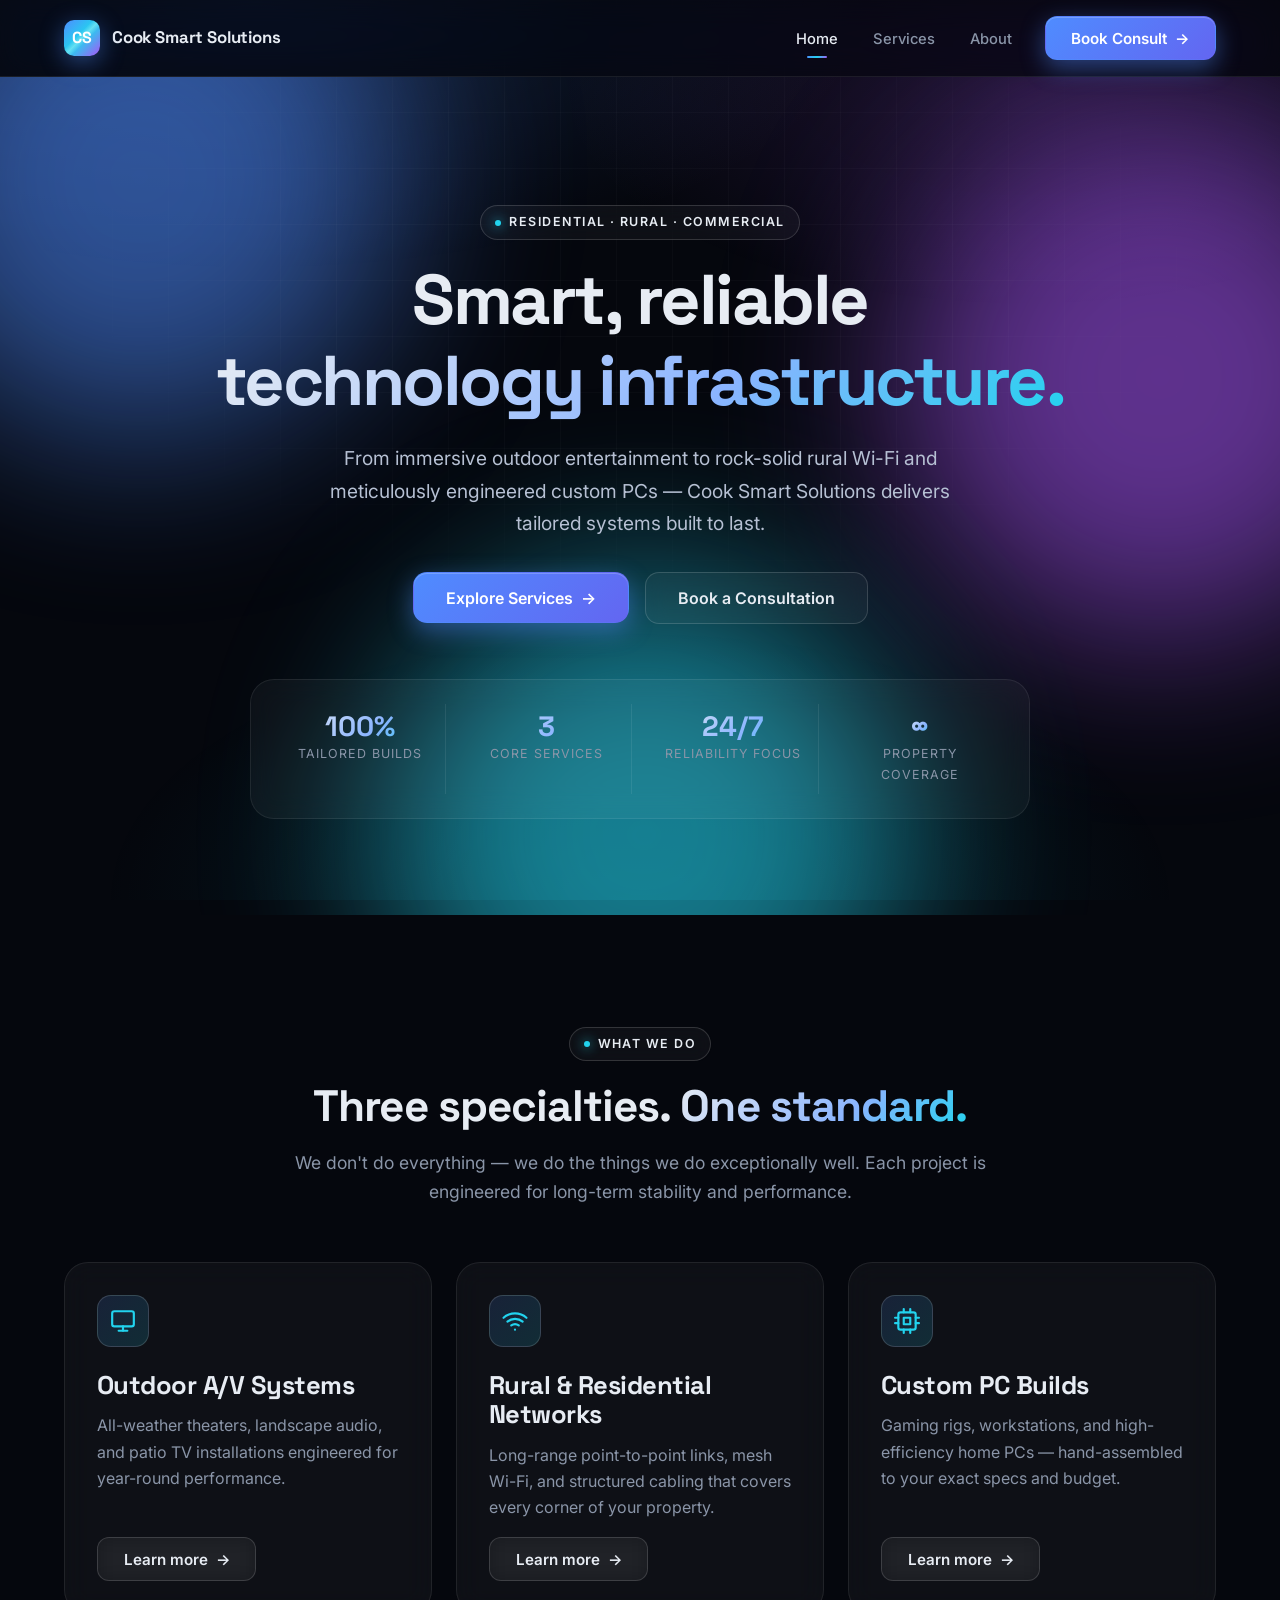
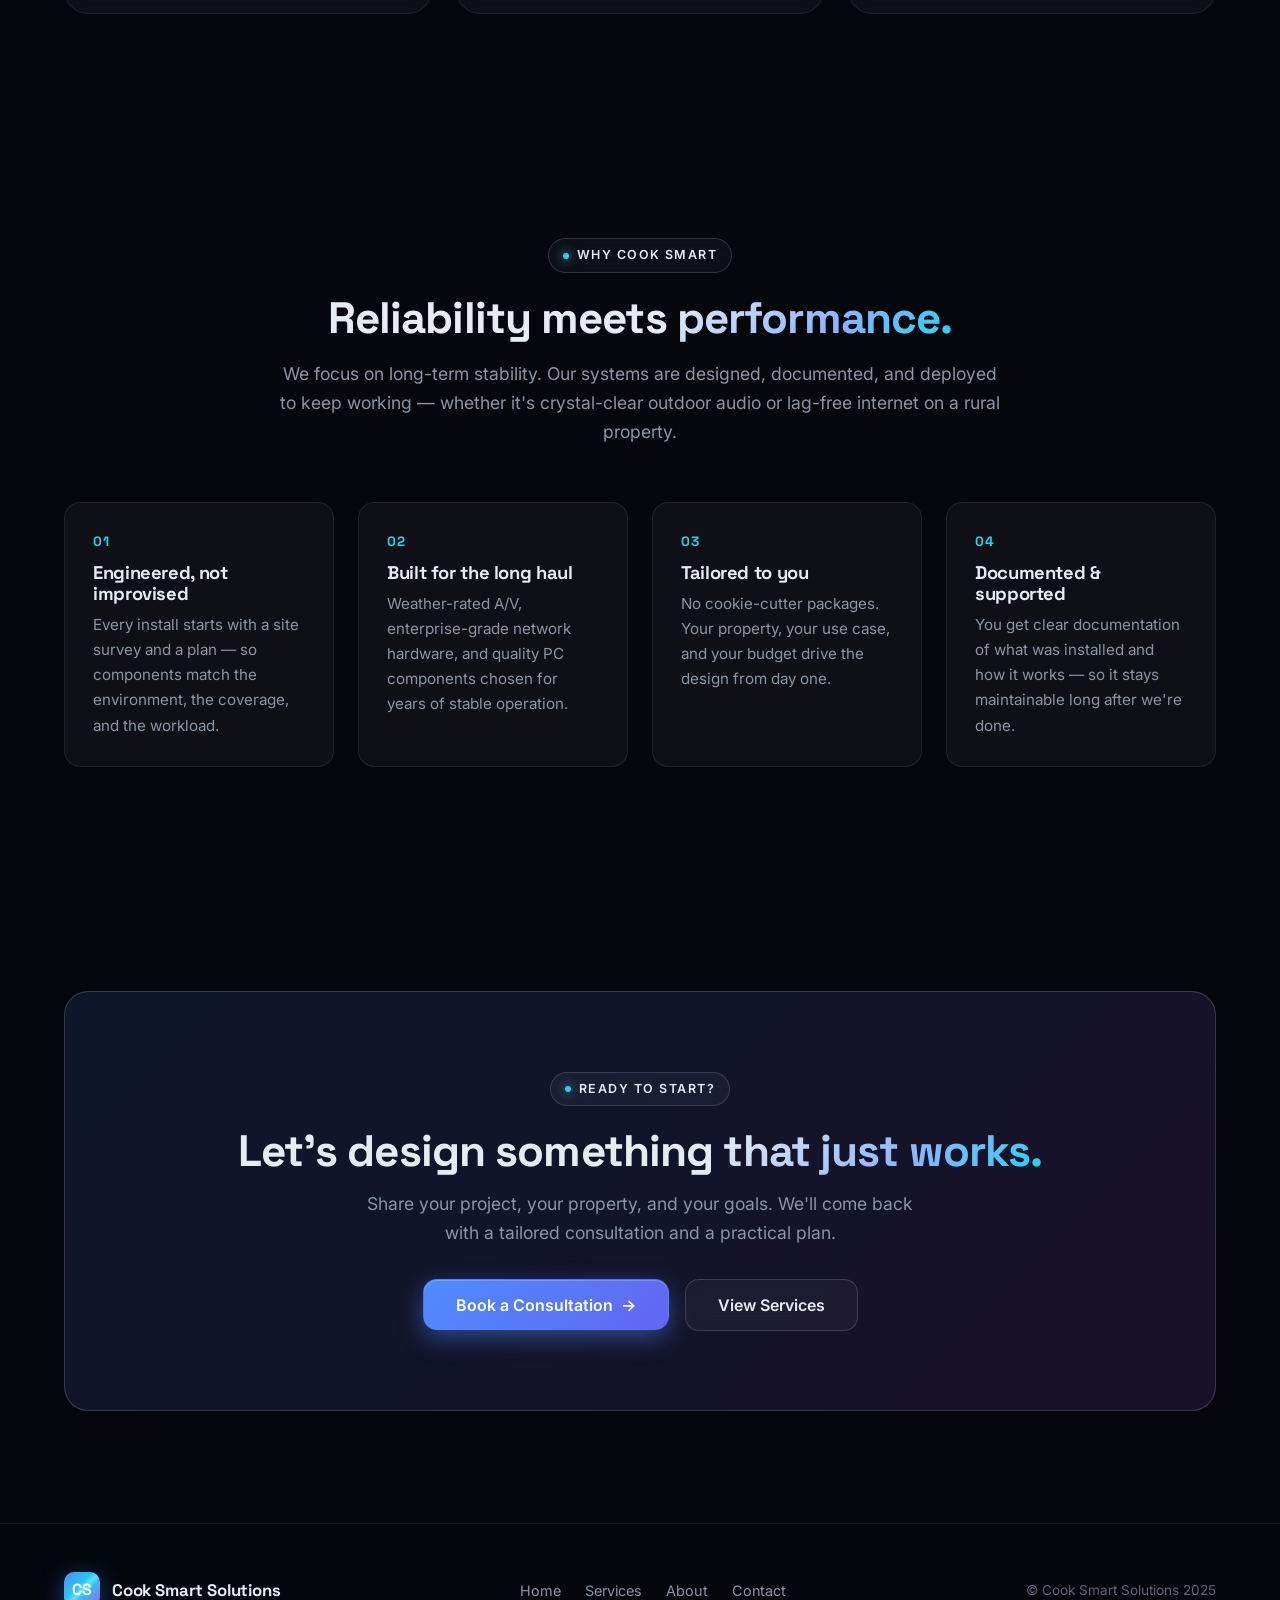
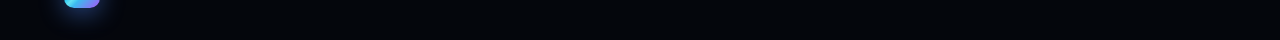
==== index.html @ 872d4b45 "Redesign: premium dark theme with glassmorphism & gradient accents Complete visual overhaul of the C" ====
<!DOCTYPE html>
<html lang="en">
<head>
    <script async src="https://www.googletagmanager.com/gtag/js?id=G-KE7J2XD914"></script>
    <script>
        window.dataLayer = window.dataLayer || [];
        function gtag(){dataLayer.push(arguments);}
        gtag('js', new Date());
        gtag('config', 'G-KE7J2XD914');
    </script>
    <meta charset="utf-8" />
    <meta name="viewport" content="width=device-width, initial-scale=1, shrink-to-fit=no" />
    <meta name="description" content="Cook Smart Solutions — premium outdoor A/V, rural network infrastructure, and custom PC builds. Smart, reliable technology for home and business." />
    <meta name="author" content="Cook Smart Solutions" />
    <meta name="theme-color" content="#05070d" />
    <title>Cook Smart Solutions — Smart Technology for Home & Business</title>
    <link rel="icon" type="image/x-icon" href="assets/favicon.ico" />
    <link rel="preconnect" href="https://fonts.googleapis.com">
    <link rel="preconnect" href="https://fonts.gstatic.com" crossorigin>
    <link href="https://fonts.googleapis.com/css2?family=Inter:wght@400;500;600;700&family=Space+Grotesk:wght@500;600;700;800&display=swap" rel="stylesheet">
    <link href="css/styles.css" rel="stylesheet" />
</head>
<body>

    <!-- NAV -->
    <nav class="nav">
        <div class="container-x nav-inner">
            <a class="brand" href="index.html">
                <span class="brand-mark">CS</span>
                <span>Cook Smart Solutions</span>
            </a>
            <button class="nav-toggle" aria-label="Toggle menu" aria-expanded="false">
                <span></span><span></span><span></span>
            </button>
            <ul class="nav-links">
                <li><a class="nav-link active" href="index.html">Home</a></li>
                <li><a class="nav-link" href="services.html">Services</a></li>
                <li><a class="nav-link" href="about.html">About</a></li>
                <li class="nav-cta"><a class="btn btn-primary" href="contact.html">Book Consult <span class="arrow">→</span></a></li>
            </ul>
        </div>
    </nav>

    <!-- HERO -->
    <header class="hero">
        <div class="hero-orb o1"></div>
        <div class="hero-orb o2"></div>
        <div class="hero-orb o3"></div>
        <div class="container-x">
            <div class="reveal">
                <span class="eyebrow">Residential · Rural · Commercial</span>
            </div>
            <h1 class="reveal" data-delay="100">
                Smart, reliable<br><span class="gradient-text">technology infrastructure.</span>
            </h1>
            <p class="lead reveal" data-delay="200">
                From immersive outdoor entertainment to rock-solid rural Wi-Fi and meticulously engineered custom PCs — Cook Smart Solutions delivers tailored systems built to last.
            </p>
            <div class="hero-actions reveal" data-delay="300">
                <a href="services.html" class="btn btn-primary btn-lg">Explore Services <span class="arrow">→</span></a>
                <a href="contact.html" class="btn btn-ghost btn-lg">Book a Consultation</a>
            </div>

            <div class="hero-stats reveal" data-delay="400">
                <div class="hero-stat">
                    <div class="val"><span data-count="100" data-suffix="%">0%</span></div>
                    <div class="lbl">Tailored Builds</div>
                </div>
                <div class="hero-stat">
                    <div class="val"><span data-count="3">0</span></div>
                    <div class="lbl">Core Services</div>
                </div>
                <div class="hero-stat">
                    <div class="val"><span data-count="24" data-suffix="/7">0/7</span></div>
                    <div class="lbl">Reliability Focus</div>
                </div>
                <div class="hero-stat">
                    <div class="val gradient-text">∞</div>
                    <div class="lbl">Property Coverage</div>
                </div>
            </div>
        </div>
    </header>

    <!-- SERVICES PREVIEW -->
    <section class="section">
        <div class="container-x">
            <div class="section-head reveal">
                <span class="eyebrow">What we do</span>
                <h2>Three specialties. <span class="gradient-text">One standard.</span></h2>
                <p>We don't do everything — we do the things we do exceptionally well. Each project is engineered for long-term stability and performance.</p>
            </div>

            <div class="service-grid">
                <!-- Service 1 -->
                <div class="service-card reveal" data-delay="100">
                    <div class="service-icon">
                        <svg viewBox="0 0 24 24" fill="none" stroke="currentColor" stroke-width="2" stroke-linecap="round" stroke-linejoin="round"><rect x="2" y="3" width="20" height="14" rx="2"/><line x1="8" y1="21" x2="16" y2="21"/><line x1="12" y1="17" x2="12" y2="21"/></svg>
                    </div>
                    <h3>Outdoor A/V Systems</h3>
                    <p>All-weather theaters, landscape audio, and patio TV installations engineered for year-round performance.</p>
                    <a href="services.html" class="btn btn-ghost">Learn more <span class="arrow">→</span></a>
                </div>

                <!-- Service 2 -->
                <div class="service-card reveal" data-delay="200">
                    <div class="service-icon">
                        <svg viewBox="0 0 24 24" fill="none" stroke="currentColor" stroke-width="2" stroke-linecap="round" stroke-linejoin="round"><path d="M5 12.55a11 11 0 0 1 14.08 0"/><path d="M1.42 9a16 16 0 0 1 21.16 0"/><path d="M8.53 16.11a6 6 0 0 1 6.95 0"/><line x1="12" y1="20" x2="12.01" y2="20"/></svg>
                    </div>
                    <h3>Rural & Residential Networks</h3>
                    <p>Long-range point-to-point links, mesh Wi-Fi, and structured cabling that covers every corner of your property.</p>
                    <a href="services.html" class="btn btn-ghost">Learn more <span class="arrow">→</span></a>
                </div>

                <!-- Service 3 -->
                <div class="service-card reveal" data-delay="300">
                    <div class="service-icon">
                        <svg viewBox="0 0 24 24" fill="none" stroke="currentColor" stroke-width="2" stroke-linecap="round" stroke-linejoin="round"><rect x="4" y="4" width="16" height="16" rx="2"/><rect x="9" y="9" width="6" height="6"/><line x1="9" y1="1" x2="9" y2="4"/><line x1="15" y1="1" x2="15" y2="4"/><line x1="9" y1="20" x2="9" y2="23"/><line x1="15" y1="20" x2="15" y2="23"/><line x1="20" y1="9" x2="23" y2="9"/><line x1="20" y1="14" x2="23" y2="14"/><line x1="1" y1="9" x2="4" y2="9"/><line x1="1" y1="14" x2="4" y2="14"/></svg>
                    </div>
                    <h3>Custom PC Builds</h3>
                    <p>Gaming rigs, workstations, and high-efficiency home PCs — hand-assembled to your exact specs and budget.</p>
                    <a href="services.html" class="btn btn-ghost">Learn more <span class="arrow">→</span></a>
                </div>
            </div>
        </div>
    </section>

    <!-- WHY US -->
    <section class="section">
        <div class="container-x">
            <div class="section-head reveal">
                <span class="eyebrow">Why Cook Smart</span>
                <h2>Reliability meets <span class="gradient-text">performance.</span></h2>
                <p>We focus on long-term stability. Our systems are designed, documented, and deployed to keep working — whether it's crystal-clear outdoor audio or lag-free internet on a rural property.</p>
            </div>

            <div class="feature-grid">
                <div class="feature reveal" data-delay="100">
                    <span class="feature-num">01</span>
                    <h3>Engineered, not improvised</h3>
                    <p>Every install starts with a site survey and a plan — so components match the environment, the coverage, and the workload.</p>
                </div>
                <div class="feature reveal" data-delay="200">
                    <span class="feature-num">02</span>
                    <h3>Built for the long haul</h3>
                    <p>Weather-rated A/V, enterprise-grade network hardware, and quality PC components chosen for years of stable operation.</p>
                </div>
                <div class="feature reveal" data-delay="300">
                    <span class="feature-num">03</span>
                    <h3>Tailored to you</h3>
                    <p>No cookie-cutter packages. Your property, your use case, and your budget drive the design from day one.</p>
                </div>
                <div class="feature reveal" data-delay="400">
                    <span class="feature-num">04</span>
                    <h3>Documented & supported</h3>
                    <p>You get clear documentation of what was installed and how it works — so it stays maintainable long after we're done.</p>
                </div>
            </div>
        </div>
    </section>

    <!-- CTA -->
    <section class="section">
        <div class="container-x">
            <div class="cta-band reveal">
                <span class="eyebrow">Ready to start?</span>
                <h2>Let's design something <span class="gradient-text">that just works.</span></h2>
                <p>Share your project, your property, and your goals. We'll come back with a tailored consultation and a practical plan.</p>
                <div class="hero-actions" style="margin-bottom:0;">
                    <a href="contact.html" class="btn btn-primary btn-lg">Book a Consultation <span class="arrow">→</span></a>
                    <a href="services.html" class="btn btn-ghost btn-lg">View Services</a>
                </div>
            </div>
        </div>
    </section>

    <!-- FOOTER -->
    <footer class="footer">
        <div class="container-x footer-inner">
            <a class="brand" href="index.html">
                <span class="brand-mark">CS</span>
                <span>Cook Smart Solutions</span>
            </a>
            <ul class="footer-links">
                <li><a href="index.html">Home</a></li>
                <li><a href="services.html">Services</a></li>
                <li><a href="about.html">About</a></li>
                <li><a href="contact.html">Contact</a></li>
            </ul>
            <p class="footer-copy">© Cook Smart Solutions 2025</p>
        </div>
    </footer>

    <script src="js/scripts.js"></script>
</body>
</html>
---- css/styles.css ----
/* ==========================================================================
   Cook Smart Solutions — Premium Custom Stylesheet
   Modern dark theme with glassmorphism, gradient accents & smooth motion
   ========================================================================== */

:root {
    --bg-0: #05070d;
    --bg-1: #0a0e1a;
    --bg-2: #0f1524;
    --surface: rgba(255, 255, 255, 0.04);
    --surface-hover: rgba(255, 255, 255, 0.07);
    --border: rgba(255, 255, 255, 0.08);
    --border-strong: rgba(255, 255, 255, 0.15);

    --text: #e7ecf3;
    --text-muted: #8a95a8;
    --text-dim: #5b6576;

    --accent: #4f8cff;
    --accent-2: #22d3ee;
    --accent-3: #a855f7;
    --accent-glow: rgba(79, 140, 255, 0.45);

    --grad-primary: linear-gradient(135deg, #4f8cff 0%, #22d3ee 50%, #a855f7 100%);
    --grad-text: linear-gradient(135deg, #e7ecf3 0%, #8ab4ff 60%, #22d3ee 100%);
    --grad-btn: linear-gradient(135deg, #4f8cff 0%, #6366f1 100%);

    --radius-sm: 10px;
    --radius: 16px;
    --radius-lg: 24px;

    --shadow-sm: 0 2px 8px rgba(0,0,0,0.3);
    --shadow: 0 10px 40px rgba(0,0,0,0.35);
    --shadow-glow: 0 0 60px rgba(79, 140, 255, 0.25);

    --font-display: 'Space Grotesk', 'Inter', system-ui, -apple-system, sans-serif;
    --font-body: 'Inter', system-ui, -apple-system, 'Segoe UI', Roboto, sans-serif;
}

* { box-sizing: border-box; }

html { scroll-behavior: smooth; }

body {
    margin: 0;
    font-family: var(--font-body);
    font-size: 16px;
    line-height: 1.65;
    color: var(--text);
    background: var(--bg-0);
    -webkit-font-smoothing: antialiased;
    -moz-osx-font-smoothing: grayscale;
    overflow-x: hidden;
    position: relative;
}

/* ——— Animated ambient background ——— */
body::before {
    content: "";
    position: fixed;
    inset: 0;
    background:
        radial-gradient(ellipse 80% 50% at 20% 0%, rgba(79, 140, 255, 0.18), transparent 60%),
        radial-gradient(ellipse 60% 40% at 80% 10%, rgba(168, 85, 247, 0.15), transparent 60%),
        radial-gradient(ellipse 70% 50% at 50% 100%, rgba(34, 211, 238, 0.12), transparent 60%);
    pointer-events: none;
    z-index: -2;
    animation: ambient-drift 18s ease-in-out infinite alternate;
}

body::after {
    content: "";
    position: fixed;
    inset: 0;
    background-image:
        linear-gradient(rgba(255,255,255,0.025) 1px, transparent 1px),
        linear-gradient(90deg, rgba(255,255,255,0.025) 1px, transparent 1px);
    background-size: 56px 56px;
    mask-image: radial-gradient(ellipse 60% 50% at 50% 30%, #000 40%, transparent 80%);
    -webkit-mask-image: radial-gradient(ellipse 60% 50% at 50% 30%, #000 40%, transparent 80%);
    pointer-events: none;
    z-index: -1;
}

@keyframes ambient-drift {
    0%   { transform: translate(0,0) scale(1); }
    100% { transform: translate(-3%, 2%) scale(1.08); }
}

/* ——— Typography ——— */
h1, h2, h3, h4, h5, h6 {
    font-family: var(--font-display);
    font-weight: 700;
    letter-spacing: -0.02em;
    line-height: 1.15;
    margin: 0 0 0.6em;
    color: var(--text);
}

h1 { font-size: clamp(2.4rem, 5.5vw, 4.5rem); font-weight: 800; letter-spacing: -0.035em; }
h2 { font-size: clamp(1.8rem, 3.5vw, 2.75rem); }
h3 { font-size: clamp(1.25rem, 2vw, 1.6rem); }

p { margin: 0 0 1rem; color: var(--text-muted); }
p.lead { font-size: 1.15rem; color: #b6c0d3; line-height: 1.7; }

a { color: var(--accent-2); text-decoration: none; transition: color .2s ease; }
a:hover { color: #67e8f9; }

.gradient-text {
    background: var(--grad-text);
    -webkit-background-clip: text;
    background-clip: text;
    -webkit-text-fill-color: transparent;
    display: inline-block;
}

.eyebrow {
    display: inline-flex;
    align-items: center;
    gap: 8px;
    padding: 6px 14px;
    border: 1px solid var(--border-strong);
    border-radius: 999px;
    background: var(--surface);
    font-size: 0.78rem;
    font-weight: 600;
    letter-spacing: 0.12em;
    text-transform: uppercase;
    color: var(--text);
    backdrop-filter: blur(10px);
    -webkit-backdrop-filter: blur(10px);
    margin-bottom: 1.25rem;
}
.eyebrow::before {
    content: "";
    width: 6px; height: 6px;
    border-radius: 50%;
    background: var(--accent-2);
    box-shadow: 0 0 12px var(--accent-2);
    animation: pulse 2s ease-in-out infinite;
}
@keyframes pulse {
    0%,100% { opacity: 1; transform: scale(1); }
    50% { opacity: 0.5; transform: scale(0.8); }
}

/* ——— Layout helpers ——— */
.container-x {
    width: 100%;
    max-width: 1200px;
    margin: 0 auto;
    padding: 0 1.5rem;
}
.section { padding: clamp(4rem, 9vw, 7rem) 0; position: relative; }

/* ——— Navigation ——— */
.nav {
    position: sticky;
    top: 0;
    z-index: 100;
    padding: 1rem 0;
    backdrop-filter: blur(16px) saturate(160%);
    -webkit-backdrop-filter: blur(16px) saturate(160%);
    background: rgba(5, 7, 13, 0.65);
    border-bottom: 1px solid var(--border);
    transition: all .3s ease;
}
.nav-inner {
    display: flex;
    align-items: center;
    justify-content: space-between;
    gap: 2rem;
}
.brand {
    display: flex;
    align-items: center;
    gap: 12px;
    font-family: var(--font-display);
    font-weight: 700;
    font-size: 1.05rem;
    color: var(--text);
    letter-spacing: -0.01em;
}
.brand:hover { color: var(--text); }
.brand-mark {
    width: 36px; height: 36px;
    border-radius: 10px;
    background: var(--grad-primary);
    display: grid;
    place-items: center;
    color: #fff;
    font-weight: 800;
    font-size: 1rem;
    box-shadow: 0 6px 24px var(--accent-glow);
    position: relative;
    overflow: hidden;
}
.brand-mark::after {
    content: "";
    position: absolute;
    inset: 0;
    background: linear-gradient(135deg, transparent 40%, rgba(255,255,255,0.3) 50%, transparent 60%);
    animation: shine 4s ease-in-out infinite;
}
@keyframes shine { 0%,100%{transform:translateX(-100%);} 50%{transform:translateX(100%);} }

.nav-links {
    display: flex;
    gap: 0.4rem;
    list-style: none;
    margin: 0; padding: 0;
    align-items: center;
}
.nav-link {
    color: var(--text-muted);
    font-size: 0.92rem;
    font-weight: 500;
    padding: 0.5rem 0.9rem;
    border-radius: 8px;
    transition: all .2s ease;
    position: relative;
}
.nav-link:hover { color: var(--text); background: var(--surface); }
.nav-link.active { color: var(--text); }
.nav-link.active::after {
    content: "";
    position: absolute;
    bottom: -2px; left: 50%;
    transform: translateX(-50%);
    width: 20px; height: 2px;
    background: var(--grad-primary);
    border-radius: 2px;
}
.nav-cta { margin-left: 0.75rem; }
.nav-toggle {
    display: none;
    background: transparent;
    border: 1px solid var(--border-strong);
    border-radius: 8px;
    padding: 8px 10px;
    color: var(--text);
    cursor: pointer;
}
.nav-toggle span { display:block; width:20px; height:2px; background: var(--text); margin: 4px 0; border-radius: 2px; transition: all .25s ease; }

@media (max-width: 860px) {
    .nav-toggle { display: block; }
    .nav-links {
        position: absolute; top: 100%; left: 0; right: 0;
        flex-direction: column;
        align-items: stretch;
        gap: 0.25rem;
        padding: 0 1.5rem;
        background: rgba(10, 14, 26, 0.95);
        backdrop-filter: blur(20px);
        -webkit-backdrop-filter: blur(20px);
        border-bottom: 1px solid var(--border);
        max-height: 0;
        overflow: hidden;
        transition: max-height .35s ease, padding .35s ease;
    }
    .nav-links.open { max-height: 500px; padding: 1rem 1.5rem 1.25rem; }
    .nav-link { padding: 0.8rem 1rem; }
    .nav-link.active::after { display: none; }
    .nav-cta { margin: 0.25rem 0 0; }
}

/* ——— Buttons ——— */
.btn {
    display: inline-flex;
    align-items: center;
    justify-content: center;
    gap: 8px;
    padding: 0.85rem 1.6rem;
    border-radius: 12px;
    font-family: var(--font-body);
    font-weight: 600;
    font-size: 0.95rem;
    border: 1px solid transparent;
    cursor: pointer;
    transition: all .25s cubic-bezier(.4,0,.2,1);
    text-decoration: none;
    white-space: nowrap;
    line-height: 1;
}
.btn-primary {
    background: var(--grad-btn);
    color: #fff;
    box-shadow: 0 8px 24px var(--accent-glow), inset 0 1px 0 rgba(255,255,255,0.2);
}
.btn-primary:hover {
    transform: translateY(-2px);
    box-shadow: 0 12px 32px var(--accent-glow), inset 0 1px 0 rgba(255,255,255,0.25);
    color: #fff;
}
.btn-ghost {
    background: var(--surface);
    color: var(--text);
    border-color: var(--border-strong);
    backdrop-filter: blur(10px);
}
.btn-ghost:hover {
    background: var(--surface-hover);
    border-color: rgba(255,255,255,0.25);
    color: var(--text);
    transform: translateY(-2px);
}
.btn-lg { padding: 1.05rem 2rem; font-size: 1rem; border-radius: 14px; }
.btn .arrow { transition: transform .25s ease; }
.btn:hover .arrow { transform: translateX(4px); }

/* ——— Hero ——— */
.hero {
    position: relative;
    padding: clamp(4rem, 10vw, 8rem) 0 clamp(3rem, 8vw, 6rem);
    text-align: center;
    overflow: hidden;
}
.hero-orb {
    position: absolute;
    width: 520px; height: 520px;
    border-radius: 50%;
    filter: blur(90px);
    opacity: 0.55;
    pointer-events: none;
    z-index: -1;
    animation: float-orb 14s ease-in-out infinite;
}
.hero-orb.o1 { background: #4f8cff; top: -160px; left: -120px; }
.hero-orb.o2 { background: #a855f7; top: 40px; right: -140px; animation-delay: -4s; }
.hero-orb.o3 { background: #22d3ee; bottom: -180px; left: 30%; animation-delay: -8s; }
@keyframes float-orb {
    0%,100% { transform: translate(0,0) scale(1); }
    50% { transform: translate(30px,-20px) scale(1.1); }
}

.hero h1 { margin-bottom: 1.25rem; }
.hero .lead {
    max-width: 640px;
    margin: 0 auto 2rem;
    font-size: 1.2rem;
}
.hero-actions {
    display: flex;
    gap: 1rem;
    justify-content: center;
    flex-wrap: wrap;
    margin-bottom: 3.5rem;
}

.hero-stats {
    display: grid;
    grid-template-columns: repeat(auto-fit, minmax(160px, 1fr));
    gap: 1rem;
    max-width: 780px;
    margin: 0 auto;
    padding: 1.5rem;
    background: var(--surface);
    border: 1px solid var(--border);
    border-radius: var(--radius-lg);
    backdrop-filter: blur(14px);
    -webkit-backdrop-filter: blur(14px);
}
.hero-stat {
    text-align: center;
    padding: 0.5rem;
    border-right: 1px solid var(--border);
}
.hero-stat:last-child { border-right: none; }
.hero-stat .val {
    font-family: var(--font-display);
    font-size: 1.75rem;
    font-weight: 700;
    background: var(--grad-text);
    -webkit-background-clip: text;
    background-clip: text;
    -webkit-text-fill-color: transparent;
    line-height: 1;
    margin-bottom: 0.25rem;
}
.hero-stat .lbl {
    font-size: 0.78rem;
    color: var(--text-muted);
    text-transform: uppercase;
    letter-spacing: 0.08em;
}
@media (max-width: 600px) { .hero-stat { border-right: none; border-bottom: 1px solid var(--border); padding-bottom: 0.8rem; } .hero-stat:last-child { border-bottom: none; } }

/* ——— Page header (non-hero) ——— */
.page-header {
    padding: clamp(4rem, 8vw, 6rem) 0 clamp(2rem, 4vw, 3rem);
    text-align: center;
    position: relative;
}
.page-header h1 { font-size: clamp(2rem, 4.5vw, 3.5rem); margin-bottom: 1rem; }
.page-header p { max-width: 600px; margin: 0 auto; font-size: 1.15rem; }

/* ——— Section headings ——— */
.section-head { text-align: center; max-width: 720px; margin: 0 auto 3.5rem; }
.section-head h2 { margin-bottom: 1rem; }
.section-head p { font-size: 1.1rem; color: var(--text-muted); }

/* ——— Service cards ——— */
.service-grid {
    display: grid;
    grid-template-columns: repeat(auto-fit, minmax(300px, 1fr));
    gap: 1.5rem;
}
.service-card {
    position: relative;
    padding: 2rem;
    background: var(--surface);
    border: 1px solid var(--border);
    border-radius: var(--radius-lg);
    backdrop-filter: blur(14px);
    -webkit-backdrop-filter: blur(14px);
    overflow: hidden;
    transition: all .35s cubic-bezier(.4,0,.2,1);
    display: flex;
    flex-direction: column;
}
.service-card::before {
    content: "";
    position: absolute;
    inset: 0;
    background: radial-gradient(600px circle at var(--mx, 50%) var(--my, 0%), rgba(79,140,255,0.12), transparent 40%);
    opacity: 0;
    transition: opacity .35s ease;
    pointer-events: none;
}
.service-card:hover { transform: translateY(-6px); border-color: var(--border-strong); box-shadow: var(--shadow), var(--shadow-glow); }
.service-card:hover::before { opacity: 1; }

.service-icon {
    width: 52px; height: 52px;
    border-radius: 14px;
    background: linear-gradient(135deg, rgba(79,140,255,0.15), rgba(34,211,238,0.15));
    border: 1px solid var(--border-strong);
    display: grid;
    place-items: center;
    margin-bottom: 1.5rem;
    color: var(--accent-2);
    position: relative;
    z-index: 1;
}
.service-icon svg { width: 26px; height: 26px; }

.service-card h3 { margin-bottom: 0.75rem; position: relative; z-index: 1; }
.service-card p { color: var(--text-muted); flex-grow: 1; position: relative; z-index: 1; }
.service-card ul {
    list-style: none;
    padding: 0; margin: 1rem 0 1.5rem;
    position: relative; z-index: 1;
}
.service-card ul li {
    padding: 0.4rem 0 0.4rem 1.5rem;
    position: relative;
    color: var(--text-muted);
    font-size: 0.93rem;
    border-top: 1px solid var(--border);
}
.service-card ul li:first-child { border-top: none; }
.service-card ul li::before {
    content: "";
    position: absolute;
    left: 0; top: 50%;
    width: 14px; height: 14px;
    transform: translateY(-50%);
    background: url("data:image/svg+xml,%3Csvg xmlns='http://www.w3.org/2000/svg' viewBox='0 0 24 24' fill='none' stroke='%2322d3ee' stroke-width='3' stroke-linecap='round' stroke-linejoin='round'%3E%3Cpolyline points='20 6 9 17 4 12'/%3E%3C/svg%3E") center/contain no-repeat;
}
.service-card .btn { align-self: flex-start; position: relative; z-index: 1; }

/* ——— Feature split ——— */
.feature-grid {
    display: grid;
    grid-template-columns: repeat(auto-fit, minmax(260px, 1fr));
    gap: 1.5rem;
}
.feature {
    padding: 1.75rem;
    background: var(--surface);
    border: 1px solid var(--border);
    border-radius: var(--radius);
    transition: all .3s ease;
}
.feature:hover { transform: translateY(-4px); border-color: var(--border-strong); background: var(--surface-hover); }
.feature-num {
    font-family: var(--font-display);
    font-size: 0.85rem;
    font-weight: 700;
    color: var(--accent-2);
    letter-spacing: 0.08em;
    margin-bottom: 0.5rem;
    display: block;
}
.feature h3 { font-size: 1.15rem; margin-bottom: 0.5rem; }
.feature p { margin: 0; font-size: 0.95rem; color: var(--text-muted); }

/* ——— CTA band ——— */
.cta-band {
    position: relative;
    padding: clamp(3rem, 7vw, 5rem) clamp(1.5rem, 5vw, 4rem);
    background: linear-gradient(135deg, rgba(79,140,255,0.12), rgba(168,85,247,0.12));
    border: 1px solid var(--border-strong);
    border-radius: var(--radius-lg);
    text-align: center;
    overflow: hidden;
}
.cta-band::before {
    content: "";
    position: absolute;
    inset: -1px;
    background: var(--grad-primary);
    -webkit-mask: linear-gradient(#000 0 0) content-box, linear-gradient(#000 0 0);
    -webkit-mask-composite: xor;
    mask-composite: exclude;
    padding: 1px;
    border-radius: inherit;
    opacity: 0.4;
    pointer-events: none;
}
.cta-band h2 { margin-bottom: 0.75rem; }
.cta-band p { max-width: 560px; margin: 0 auto 2rem; font-size: 1.1rem; }

/* ——— Forms ——— */
.form-card {
    max-width: 680px;
    margin: 0 auto;
    padding: clamp(1.75rem, 4vw, 2.5rem);
    background: var(--surface);
    border: 1px solid var(--border);
    border-radius: var(--radius-lg);
    backdrop-filter: blur(14px);
    -webkit-backdrop-filter: blur(14px);
}
.form-row { margin-bottom: 1.25rem; }
.form-grid-2 { display: grid; grid-template-columns: 1fr 1fr; gap: 1.25rem; }
@media (max-width: 560px) { .form-grid-2 { grid-template-columns: 1fr; gap: 1.25rem; } }

.form-label {
    display: block;
    font-size: 0.85rem;
    font-weight: 600;
    color: var(--text);
    margin-bottom: 0.5rem;
    letter-spacing: 0.01em;
}
.form-input, .form-textarea {
    width: 100%;
    padding: 0.85rem 1rem;
    font-family: inherit;
    font-size: 0.98rem;
    color: var(--text);
    background: rgba(0,0,0,0.3);
    border: 1px solid var(--border-strong);
    border-radius: 12px;
    transition: all .2s ease;
    outline: none;
}
.form-input::placeholder, .form-textarea::placeholder { color: var(--text-dim); }
.form-input:focus, .form-textarea:focus {
    border-color: var(--accent);
    background: rgba(0,0,0,0.4);
    box-shadow: 0 0 0 4px rgba(79,140,255,0.15);
}
.form-textarea { resize: vertical; min-height: 120px; }

.alert {
    padding: 1rem 1.2rem;
    border-radius: 12px;
    font-size: 0.95rem;
    margin-bottom: 1.25rem;
    border: 1px solid transparent;
}
.alert-info    { background: rgba(79,140,255,0.12); border-color: rgba(79,140,255,0.3); color: #b6d1ff; }
.alert-success { background: rgba(34,197,94,0.12); border-color: rgba(34,197,94,0.3); color: #86efac; }
.alert-danger  { background: rgba(239,68,68,0.12); border-color: rgba(239,68,68,0.3); color: #fca5a5; }

/* Flatpickr dark override */
.flatpickr-calendar {
    background: #0f1524 !important;
    border: 1px solid var(--border-strong) !important;
    box-shadow: var(--shadow) !important;
    color: var(--text) !important;
}
.flatpickr-months .flatpickr-month,
.flatpickr-current-month,
.flatpickr-monthDropdown-months,
.flatpickr-weekday { color: var(--text) !important; background: transparent !important; fill: var(--text) !important; }
.flatpickr-day { color: var(--text-muted) !important; }
.flatpickr-day.today { border-color: var(--accent) !important; }
.flatpickr-day.selected, .flatpickr-day.selected:hover { background: var(--accent) !important; border-color: var(--accent) !important; color: #fff !important; }
.flatpickr-day:hover { background: var(--surface-hover) !important; }
.flatpickr-day.flatpickr-disabled, .flatpickr-day.flatpickr-disabled:hover { color: var(--text-dim) !important; opacity: 0.3 !important; }
.flatpickr-prev-month, .flatpickr-next-month { fill: var(--text) !important; color: var(--text) !important; }

/* ——— About / content blocks ——— */
.content-block { max-width: 820px; margin: 0 auto; }
.content-block p { font-size: 1.05rem; color: var(--text-muted); line-height: 1.75; }
.content-block strong { color: var(--text); font-weight: 600; }

.pillars {
    display: grid;
    grid-template-columns: repeat(auto-fit, minmax(220px, 1fr));
    gap: 1.25rem;
    margin-top: 3rem;
}
.pillar {
    padding: 1.5rem;
    background: var(--surface);
    border: 1px solid var(--border);
    border-radius: var(--radius);
    text-align: left;
}
.pillar-icon {
    width: 40px; height: 40px;
    border-radius: 10px;
    background: var(--grad-primary);
    display: grid; place-items: center;
    margin-bottom: 1rem;
    color: #fff;
}
.pillar-icon svg { width: 20px; height: 20px; }
.pillar h3 { font-size: 1.05rem; margin-bottom: 0.4rem; }
.pillar p { margin: 0; font-size: 0.93rem; }

/* ——— Footer ——— */
.footer {
    padding: 3rem 0 2rem;
    border-top: 1px solid var(--border);
    background: rgba(5,7,13,0.5);
    backdrop-filter: blur(8px);
}
.footer-inner {
    display: flex;
    justify-content: space-between;
    align-items: center;
    gap: 2rem;
    flex-wrap: wrap;
}
.footer-links { display: flex; gap: 1.5rem; list-style: none; padding: 0; margin: 0; flex-wrap: wrap; }
.footer-links a { color: var(--text-muted); font-size: 0.9rem; }
.footer-links a:hover { color: var(--text); }
.footer-copy { font-size: 0.85rem; color: var(--text-dim); margin: 0; }

/* ——— Reveal on scroll ——— */
.reveal {
    opacity: 0;
    transform: translateY(24px);
    transition: opacity .8s ease, transform .8s cubic-bezier(.4,0,.2,1);
}
.reveal.visible { opacity: 1; transform: translateY(0); }
.reveal[data-delay="100"].visible { transition-delay: .1s; }
.reveal[data-delay="200"].visible { transition-delay: .2s; }
.reveal[data-delay="300"].visible { transition-delay: .3s; }
.reveal[data-delay="400"].visible { transition-delay: .4s; }

/* ——— Utilities ——— */
.text-center { text-align: center; }
.mt-sm { margin-top: 0.75rem; }
.mt-md { margin-top: 1.5rem; }
.mt-lg { margin-top: 3rem; }

/* ——— Reduced motion ——— */
@media (prefers-reduced-motion: reduce) {
    *, *::before, *::after {
        animation-duration: 0.01ms !important;
        transition-duration: 0.01ms !important;
    }
    .reveal { opacity: 1; transform: none; }
}
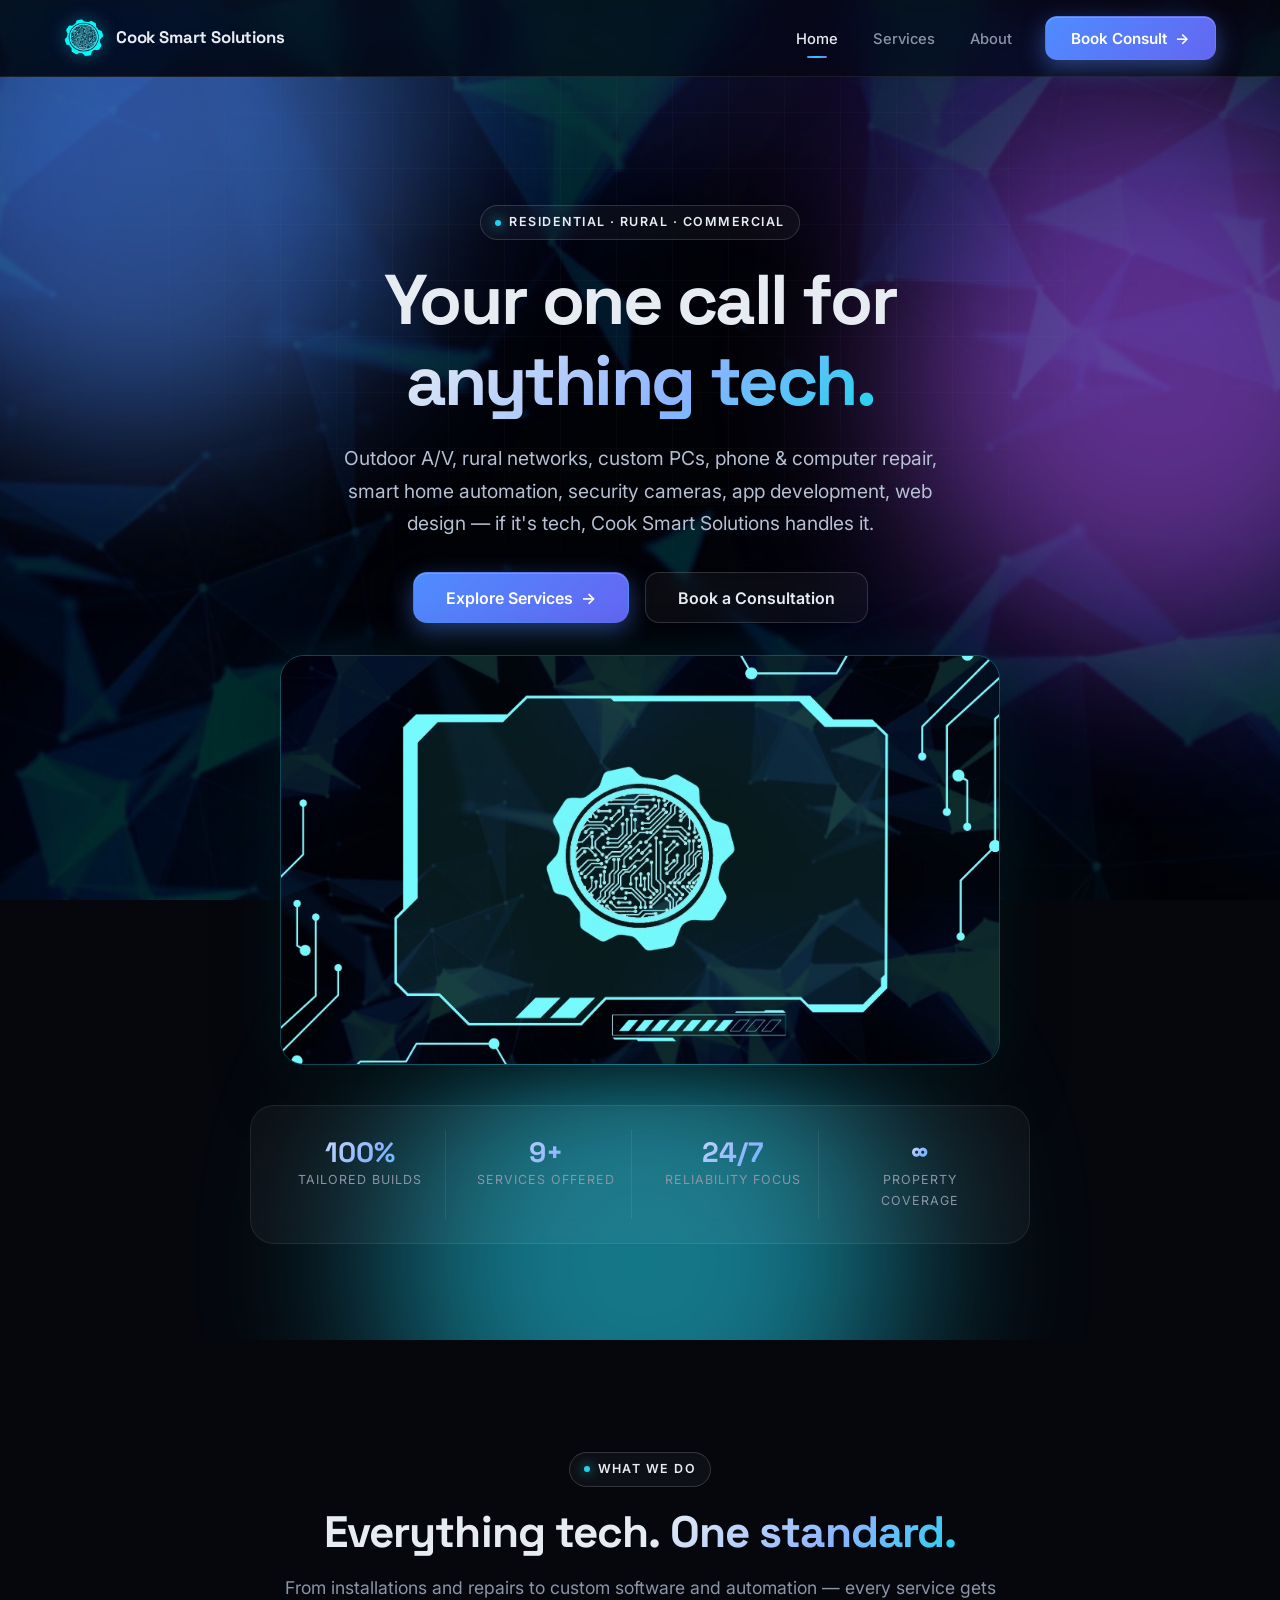
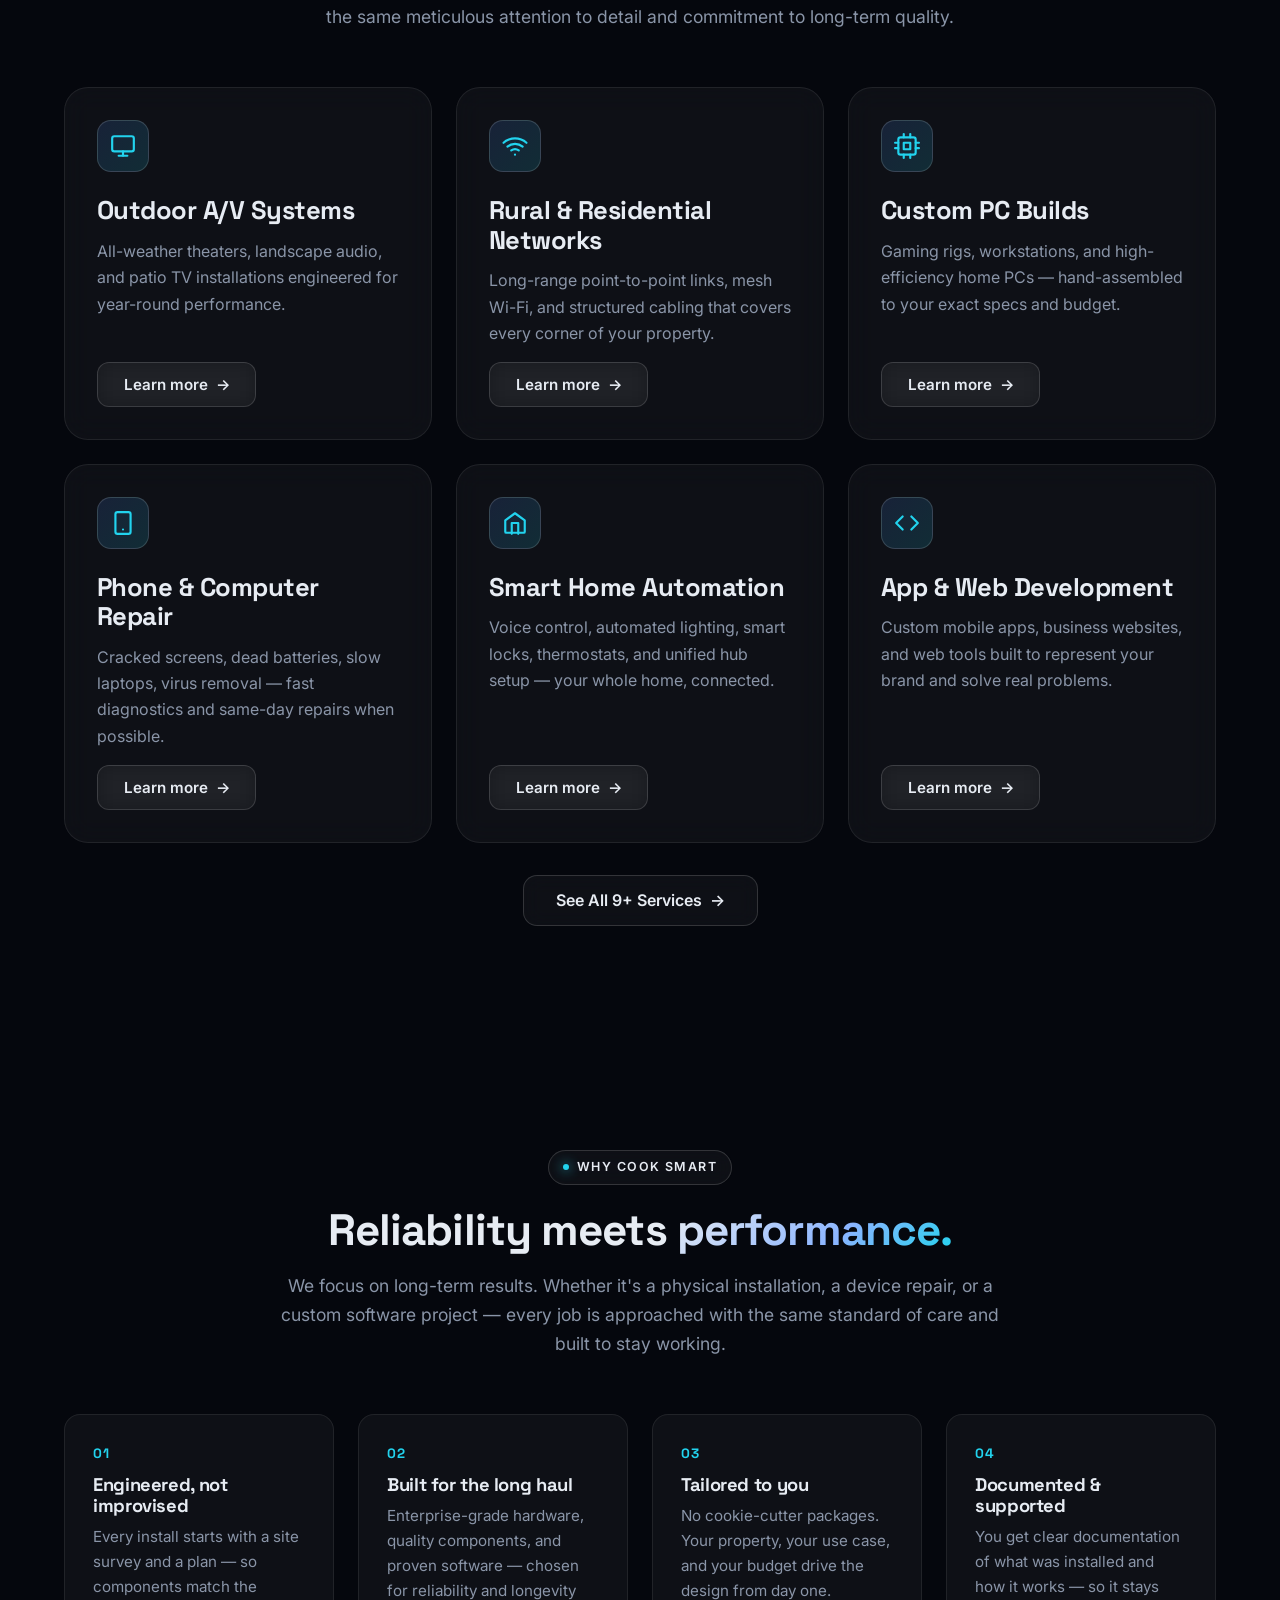
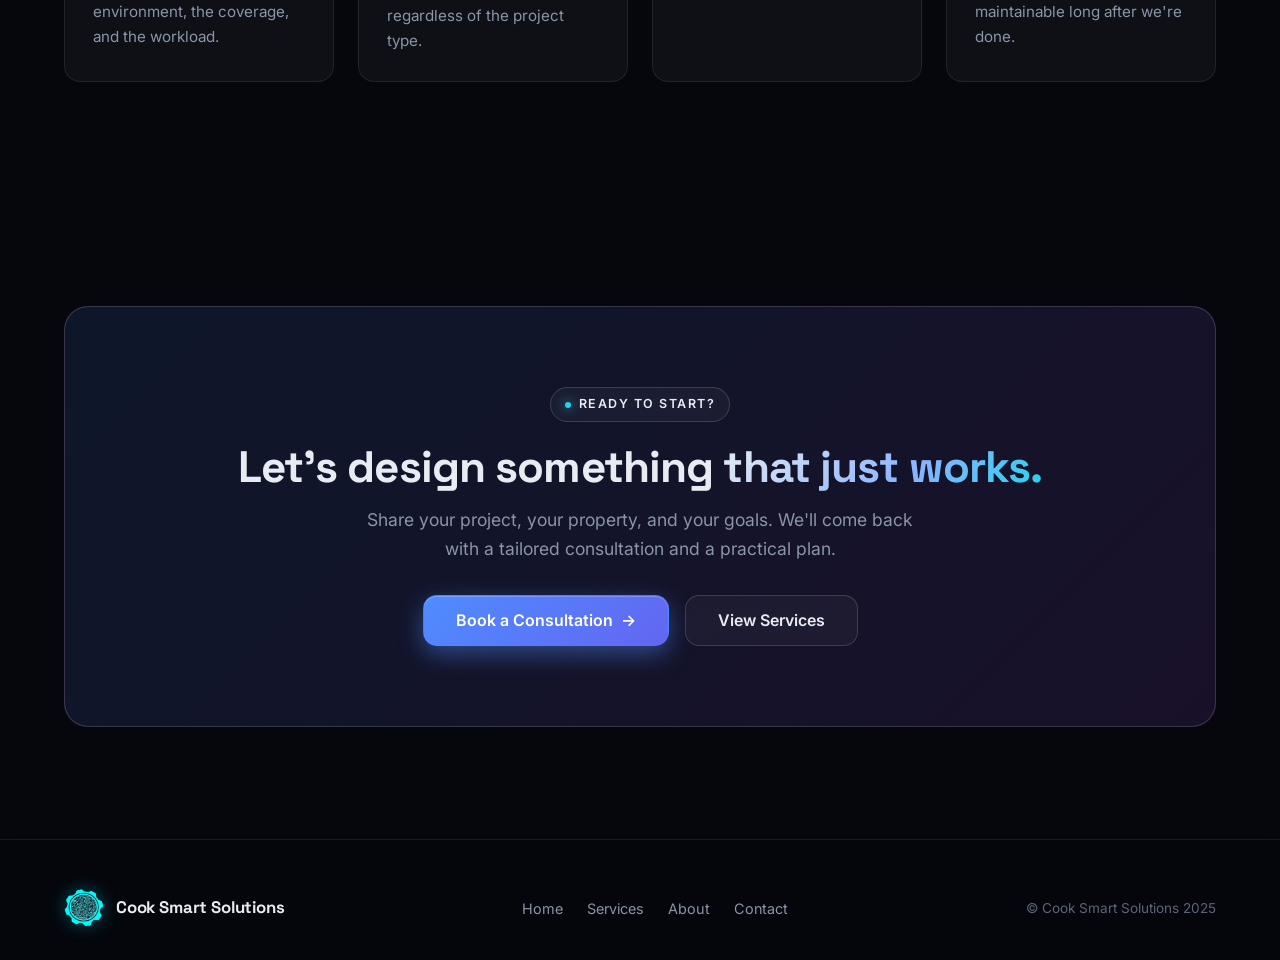
==== commit 3dae155d: "Expand to full-service brand: new images, 9 services, updated copy - Add Logo.png/LogoWhite.png to a" ====
--- a/index.html
+++ b/index.html
@@ -10,7 +10,7 @@
     </script>
     <meta charset="utf-8" />
     <meta name="viewport" content="width=device-width, initial-scale=1, shrink-to-fit=no" />
-    <meta name="description" content="Cook Smart Solutions — premium outdoor A/V, rural network infrastructure, and custom PC builds. Smart, reliable technology for home and business." />
+    <meta name="description" content="Cook Smart Solutions — full-service technology for home and business. Outdoor A/V, networking, PC builds, phone & computer repair, smart home automation, security cameras, app development, web design, and more." />
     <meta name="author" content="Cook Smart Solutions" />
     <meta name="theme-color" content="#05070d" />
     <title>Cook Smart Solutions — Smart Technology for Home & Business</title>
@@ -26,7 +26,7 @@
     <nav class="nav">
         <div class="container-x nav-inner">
             <a class="brand" href="index.html">
-                <span class="brand-mark">CS</span>
+                <img src="assets/Logo.png" alt="Cook Smart Solutions" class="brand-logo">
                 <span>Cook Smart Solutions</span>
             </a>
             <button class="nav-toggle" aria-label="Toggle menu" aria-expanded="false">
@@ -51,24 +51,28 @@
                 <span class="eyebrow">Residential · Rural · Commercial</span>
             </div>
             <h1 class="reveal" data-delay="100">
-                Smart, reliable<br><span class="gradient-text">technology infrastructure.</span>
+                Your one call for<br><span class="gradient-text">anything tech.</span>
             </h1>
             <p class="lead reveal" data-delay="200">
-                From immersive outdoor entertainment to rock-solid rural Wi-Fi and meticulously engineered custom PCs — Cook Smart Solutions delivers tailored systems built to last.
+                Outdoor A/V, rural networks, custom PCs, phone & computer repair, smart home automation, security cameras, app development, web design — if it's tech, Cook Smart Solutions handles it.
             </p>
             <div class="hero-actions reveal" data-delay="300">
                 <a href="services.html" class="btn btn-primary btn-lg">Explore Services <span class="arrow">→</span></a>
                 <a href="contact.html" class="btn btn-ghost btn-lg">Book a Consultation</a>
             </div>
 
+            <div class="hero-media reveal" data-delay="380">
+                <img src="assets/BackgroundUpdated2.jpg" alt="Cook Smart Solutions — Smart Technology">
+            </div>
+
             <div class="hero-stats reveal" data-delay="400">
                 <div class="hero-stat">
                     <div class="val"><span data-count="100" data-suffix="%">0%</span></div>
                     <div class="lbl">Tailored Builds</div>
                 </div>
                 <div class="hero-stat">
-                    <div class="val"><span data-count="3">0</span></div>
-                    <div class="lbl">Core Services</div>
+                    <div class="val"><span data-count="9">0</span><span>+</span></div>
+                    <div class="lbl">Services Offered</div>
                 </div>
                 <div class="hero-stat">
                     <div class="val"><span data-count="24" data-suffix="/7">0/7</span></div>
@@ -87,12 +91,11 @@
         <div class="container-x">
             <div class="section-head reveal">
                 <span class="eyebrow">What we do</span>
-                <h2>Three specialties. <span class="gradient-text">One standard.</span></h2>
-                <p>We don't do everything — we do the things we do exceptionally well. Each project is engineered for long-term stability and performance.</p>
+                <h2>Everything tech. <span class="gradient-text">One standard.</span></h2>
+                <p>From installations and repairs to custom software and automation — every service gets the same meticulous attention to detail and commitment to long-term quality.</p>
             </div>
 
             <div class="service-grid">
-                <!-- Service 1 -->
                 <div class="service-card reveal" data-delay="100">
                     <div class="service-icon">
                         <svg viewBox="0 0 24 24" fill="none" stroke="currentColor" stroke-width="2" stroke-linecap="round" stroke-linejoin="round"><rect x="2" y="3" width="20" height="14" rx="2"/><line x1="8" y1="21" x2="16" y2="21"/><line x1="12" y1="17" x2="12" y2="21"/></svg>
@@ -102,7 +105,6 @@
                     <a href="services.html" class="btn btn-ghost">Learn more <span class="arrow">→</span></a>
                 </div>
 
-                <!-- Service 2 -->
                 <div class="service-card reveal" data-delay="200">
                     <div class="service-icon">
                         <svg viewBox="0 0 24 24" fill="none" stroke="currentColor" stroke-width="2" stroke-linecap="round" stroke-linejoin="round"><path d="M5 12.55a11 11 0 0 1 14.08 0"/><path d="M1.42 9a16 16 0 0 1 21.16 0"/><path d="M8.53 16.11a6 6 0 0 1 6.95 0"/><line x1="12" y1="20" x2="12.01" y2="20"/></svg>
@@ -112,7 +114,6 @@
                     <a href="services.html" class="btn btn-ghost">Learn more <span class="arrow">→</span></a>
                 </div>
 
-                <!-- Service 3 -->
                 <div class="service-card reveal" data-delay="300">
                     <div class="service-icon">
                         <svg viewBox="0 0 24 24" fill="none" stroke="currentColor" stroke-width="2" stroke-linecap="round" stroke-linejoin="round"><rect x="4" y="4" width="16" height="16" rx="2"/><rect x="9" y="9" width="6" height="6"/><line x1="9" y1="1" x2="9" y2="4"/><line x1="15" y1="1" x2="15" y2="4"/><line x1="9" y1="20" x2="9" y2="23"/><line x1="15" y1="20" x2="15" y2="23"/><line x1="20" y1="9" x2="23" y2="9"/><line x1="20" y1="14" x2="23" y2="14"/><line x1="1" y1="9" x2="4" y2="9"/><line x1="1" y1="14" x2="4" y2="14"/></svg>
@@ -121,6 +122,37 @@
                     <p>Gaming rigs, workstations, and high-efficiency home PCs — hand-assembled to your exact specs and budget.</p>
                     <a href="services.html" class="btn btn-ghost">Learn more <span class="arrow">→</span></a>
                 </div>
+
+                <div class="service-card reveal" data-delay="100">
+                    <div class="service-icon">
+                        <svg viewBox="0 0 24 24" fill="none" stroke="currentColor" stroke-width="2" stroke-linecap="round" stroke-linejoin="round"><rect x="5" y="2" width="14" height="20" rx="2"/><line x1="12" y1="18" x2="12.01" y2="18"/></svg>
+                    </div>
+                    <h3>Phone & Computer Repair</h3>
+                    <p>Cracked screens, dead batteries, slow laptops, virus removal — fast diagnostics and same-day repairs when possible.</p>
+                    <a href="services.html" class="btn btn-ghost">Learn more <span class="arrow">→</span></a>
+                </div>
+
+                <div class="service-card reveal" data-delay="200">
+                    <div class="service-icon">
+                        <svg viewBox="0 0 24 24" fill="none" stroke="currentColor" stroke-width="2" stroke-linecap="round" stroke-linejoin="round"><path d="M3 9.5L12 3l9 6.5V20a1 1 0 0 1-1 1H4a1 1 0 0 1-1-1V9.5z"/><polyline points="9 22 9 12 15 12 15 22"/></svg>
+                    </div>
+                    <h3>Smart Home Automation</h3>
+                    <p>Voice control, automated lighting, smart locks, thermostats, and unified hub setup — your whole home, connected.</p>
+                    <a href="services.html" class="btn btn-ghost">Learn more <span class="arrow">→</span></a>
+                </div>
+
+                <div class="service-card reveal" data-delay="300">
+                    <div class="service-icon">
+                        <svg viewBox="0 0 24 24" fill="none" stroke="currentColor" stroke-width="2" stroke-linecap="round" stroke-linejoin="round"><polyline points="16 18 22 12 16 6"/><polyline points="8 6 2 12 8 18"/></svg>
+                    </div>
+                    <h3>App & Web Development</h3>
+                    <p>Custom mobile apps, business websites, and web tools built to represent your brand and solve real problems.</p>
+                    <a href="services.html" class="btn btn-ghost">Learn more <span class="arrow">→</span></a>
+                </div>
+            </div>
+
+            <div style="text-align:center; margin-top: 2rem;" class="reveal">
+                <a href="services.html" class="btn btn-ghost btn-lg">See All 9+ Services <span class="arrow">→</span></a>
             </div>
         </div>
     </section>
@@ -131,7 +163,7 @@
             <div class="section-head reveal">
                 <span class="eyebrow">Why Cook Smart</span>
                 <h2>Reliability meets <span class="gradient-text">performance.</span></h2>
-                <p>We focus on long-term stability. Our systems are designed, documented, and deployed to keep working — whether it's crystal-clear outdoor audio or lag-free internet on a rural property.</p>
+                <p>We focus on long-term results. Whether it's a physical installation, a device repair, or a custom software project — every job is approached with the same standard of care and built to stay working.</p>
             </div>
 
             <div class="feature-grid">
@@ -143,7 +175,7 @@
                 <div class="feature reveal" data-delay="200">
                     <span class="feature-num">02</span>
                     <h3>Built for the long haul</h3>
-                    <p>Weather-rated A/V, enterprise-grade network hardware, and quality PC components chosen for years of stable operation.</p>
+                    <p>Enterprise-grade hardware, quality components, and proven software — chosen for reliability and longevity regardless of the project type.</p>
                 </div>
                 <div class="feature reveal" data-delay="300">
                     <span class="feature-num">03</span>
@@ -178,7 +210,7 @@
     <footer class="footer">
         <div class="container-x footer-inner">
             <a class="brand" href="index.html">
-                <span class="brand-mark">CS</span>
+                <img src="assets/Logo.png" alt="Cook Smart Solutions" class="brand-logo">
                 <span>Cook Smart Solutions</span>
             </a>
             <ul class="footer-links">
--- a/css/styles.css
+++ b/css/styles.css
@@ -47,7 +47,12 @@
     font-size: 16px;
     line-height: 1.65;
     color: var(--text);
-    background: var(--bg-0);
+    background-color: var(--bg-0);
+    background-image: url('../assets/BackgroundUpdated.jpg');
+    background-size: cover;
+    background-position: center;
+    background-repeat: no-repeat;
+    background-attachment: fixed;
     -webkit-font-smoothing: antialiased;
     -moz-osx-font-smoothing: grayscale;
     overflow-x: hidden;
@@ -183,25 +188,15 @@
     letter-spacing: -0.01em;
 }
 .brand:hover { color: var(--text); }
-.brand-mark {
-    width: 36px; height: 36px;
-    border-radius: 10px;
-    background: var(--grad-primary);
-    display: grid;
-    place-items: center;
-    color: #fff;
-    font-weight: 800;
-    font-size: 1rem;
-    box-shadow: 0 6px 24px var(--accent-glow);
-    position: relative;
-    overflow: hidden;
-}
-.brand-mark::after {
-    content: "";
-    position: absolute;
-    inset: 0;
-    background: linear-gradient(135deg, transparent 40%, rgba(255,255,255,0.3) 50%, transparent 60%);
-    animation: shine 4s ease-in-out infinite;
+.brand-logo {
+    width: 40px;
+    height: 40px;
+    filter: drop-shadow(0 0 8px rgba(34, 211, 238, 0.55));
+    transition: filter .3s ease;
+    flex-shrink: 0;
+}
+.brand:hover .brand-logo {
+    filter: drop-shadow(0 0 18px rgba(34, 211, 238, 0.9));
 }
 @keyframes shine { 0%,100%{transform:translateX(-100%);} 50%{transform:translateX(100%);} }
 
@@ -346,7 +341,20 @@
     gap: 1rem;
     justify-content: center;
     flex-wrap: wrap;
-    margin-bottom: 3.5rem;
+    margin-bottom: 2rem;
+}
+
+.hero-media {
+    margin: 0 auto 2.5rem;
+    max-width: 720px;
+    border-radius: var(--radius-lg);
+    overflow: hidden;
+    border: 1px solid rgba(34, 211, 238, 0.3);
+    box-shadow: 0 20px 60px rgba(0,0,0,0.65), 0 0 50px rgba(34, 211, 238, 0.12);
+}
+.hero-media img {
+    width: 100%;
+    display: block;
 }
 
 .hero-stats {
@@ -432,6 +440,20 @@
 .service-card:hover { transform: translateY(-6px); border-color: var(--border-strong); box-shadow: var(--shadow), var(--shadow-glow); }
 .service-card:hover::before { opacity: 1; }
 
+.service-card-img {
+    display: block;
+    width: calc(100% + 4rem);
+    margin: -2rem -2rem 1.5rem;
+    height: 190px;
+    object-fit: cover;
+    border-radius: var(--radius-lg) var(--radius-lg) 0 0;
+    filter: brightness(0.75) saturate(1.15);
+    transition: filter .35s ease;
+}
+.service-card:hover .service-card-img {
+    filter: brightness(0.88) saturate(1.25);
+}
+
 .service-icon {
     width: 52px; height: 52px;
     border-radius: 14px;
@@ -595,6 +617,41 @@
 .flatpickr-day.flatpickr-disabled, .flatpickr-day.flatpickr-disabled:hover { color: var(--text-dim) !important; opacity: 0.3 !important; }
 .flatpickr-prev-month, .flatpickr-next-month { fill: var(--text) !important; color: var(--text) !important; }
 
+/* ——— Catch-all banner ——— */
+.catch-all-banner {
+    margin-top: 2.5rem;
+    padding: 1.5rem 2rem;
+    background: var(--surface);
+    border: 1px solid var(--border-strong);
+    border-radius: var(--radius);
+    display: flex;
+    align-items: center;
+    justify-content: space-between;
+    gap: 1.5rem;
+    flex-wrap: wrap;
+    backdrop-filter: blur(12px);
+    -webkit-backdrop-filter: blur(12px);
+}
+.catch-all-banner p {
+    margin: 0;
+    font-size: 1.05rem;
+    color: var(--text-muted);
+}
+.catch-all-banner strong { color: var(--text); }
+
+/* ——— Brand card showcase ——— */
+.brand-card-wrap {
+    margin: 2.5rem 0 0;
+    border-radius: var(--radius-lg);
+    overflow: hidden;
+    border: 1px solid rgba(34, 211, 238, 0.2);
+    box-shadow: 0 16px 48px rgba(0,0,0,0.55), 0 0 40px rgba(34, 211, 238, 0.08);
+}
+.brand-card-wrap img {
+    width: 100%;
+    display: block;
+}
+
 /* ——— About / content blocks ——— */
 .content-block { max-width: 820px; margin: 0 auto; }
 .content-block p { font-size: 1.05rem; color: var(--text-muted); line-height: 1.75; }
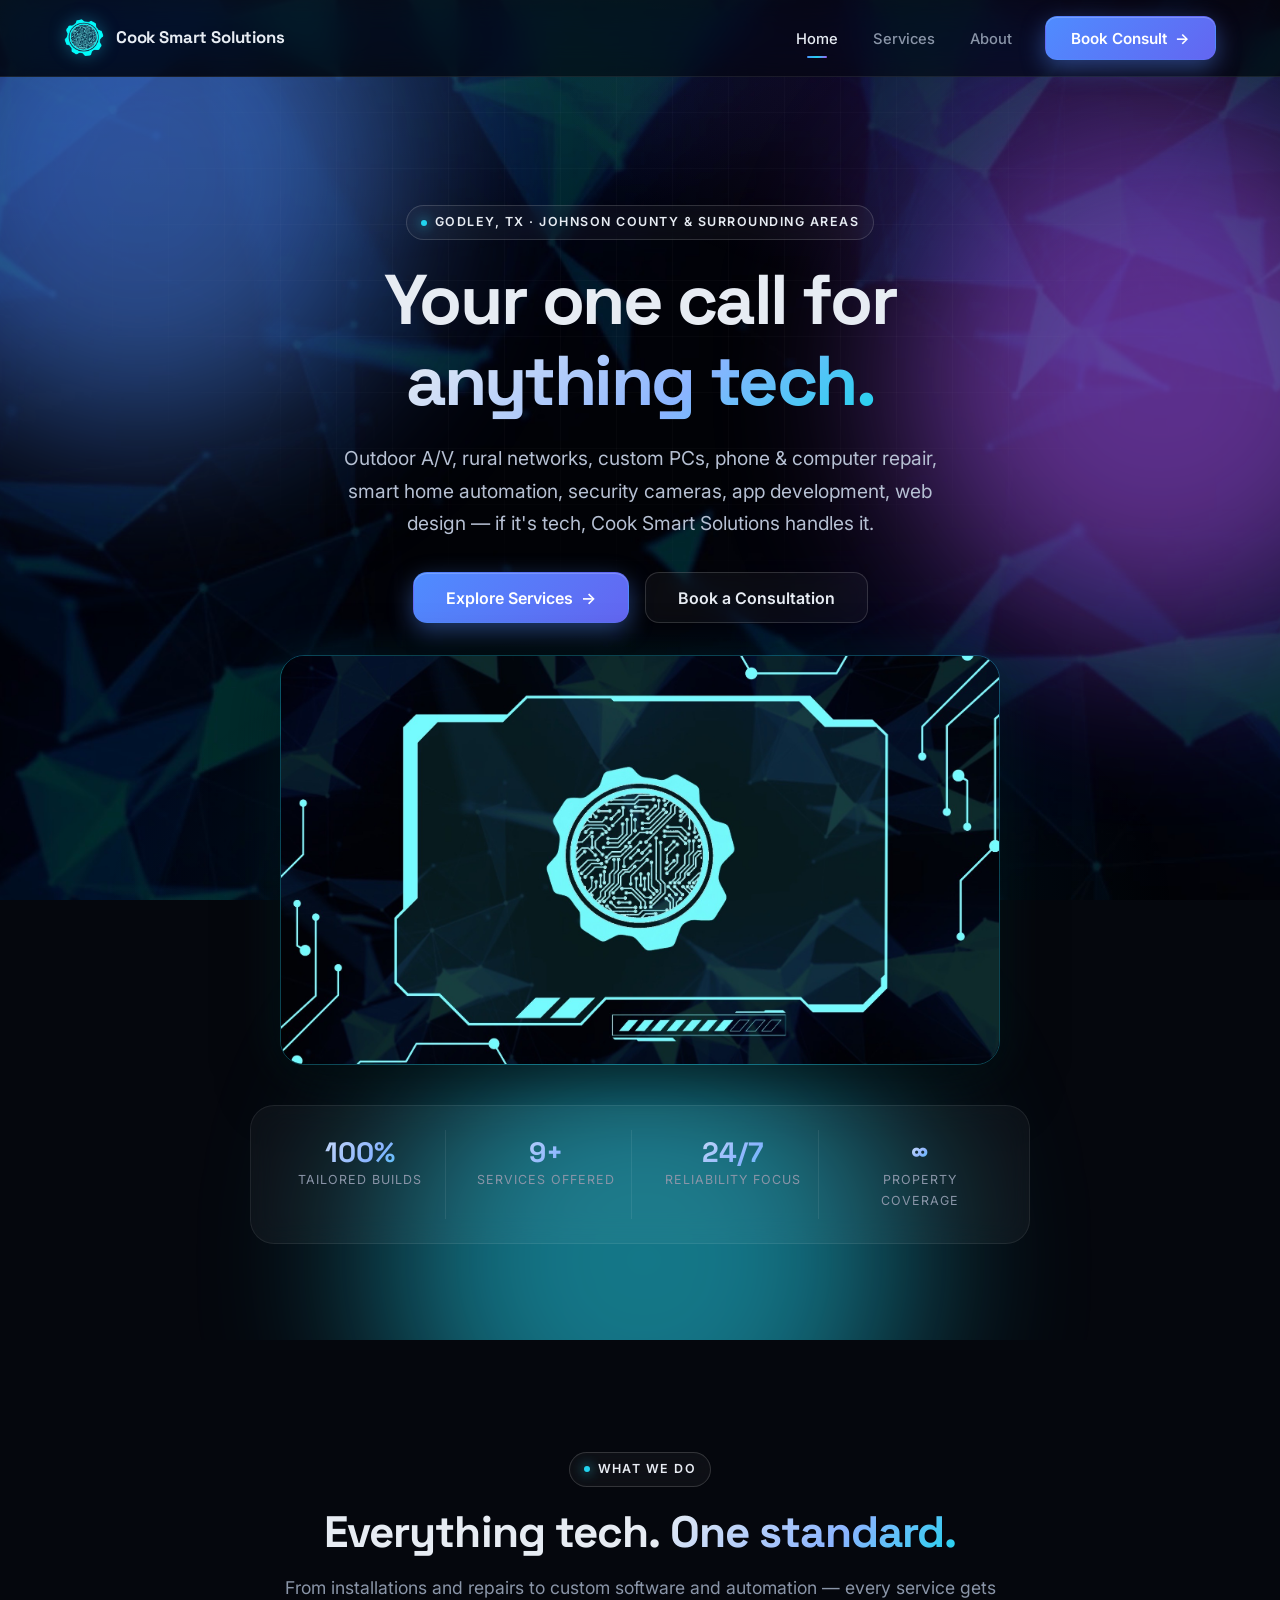
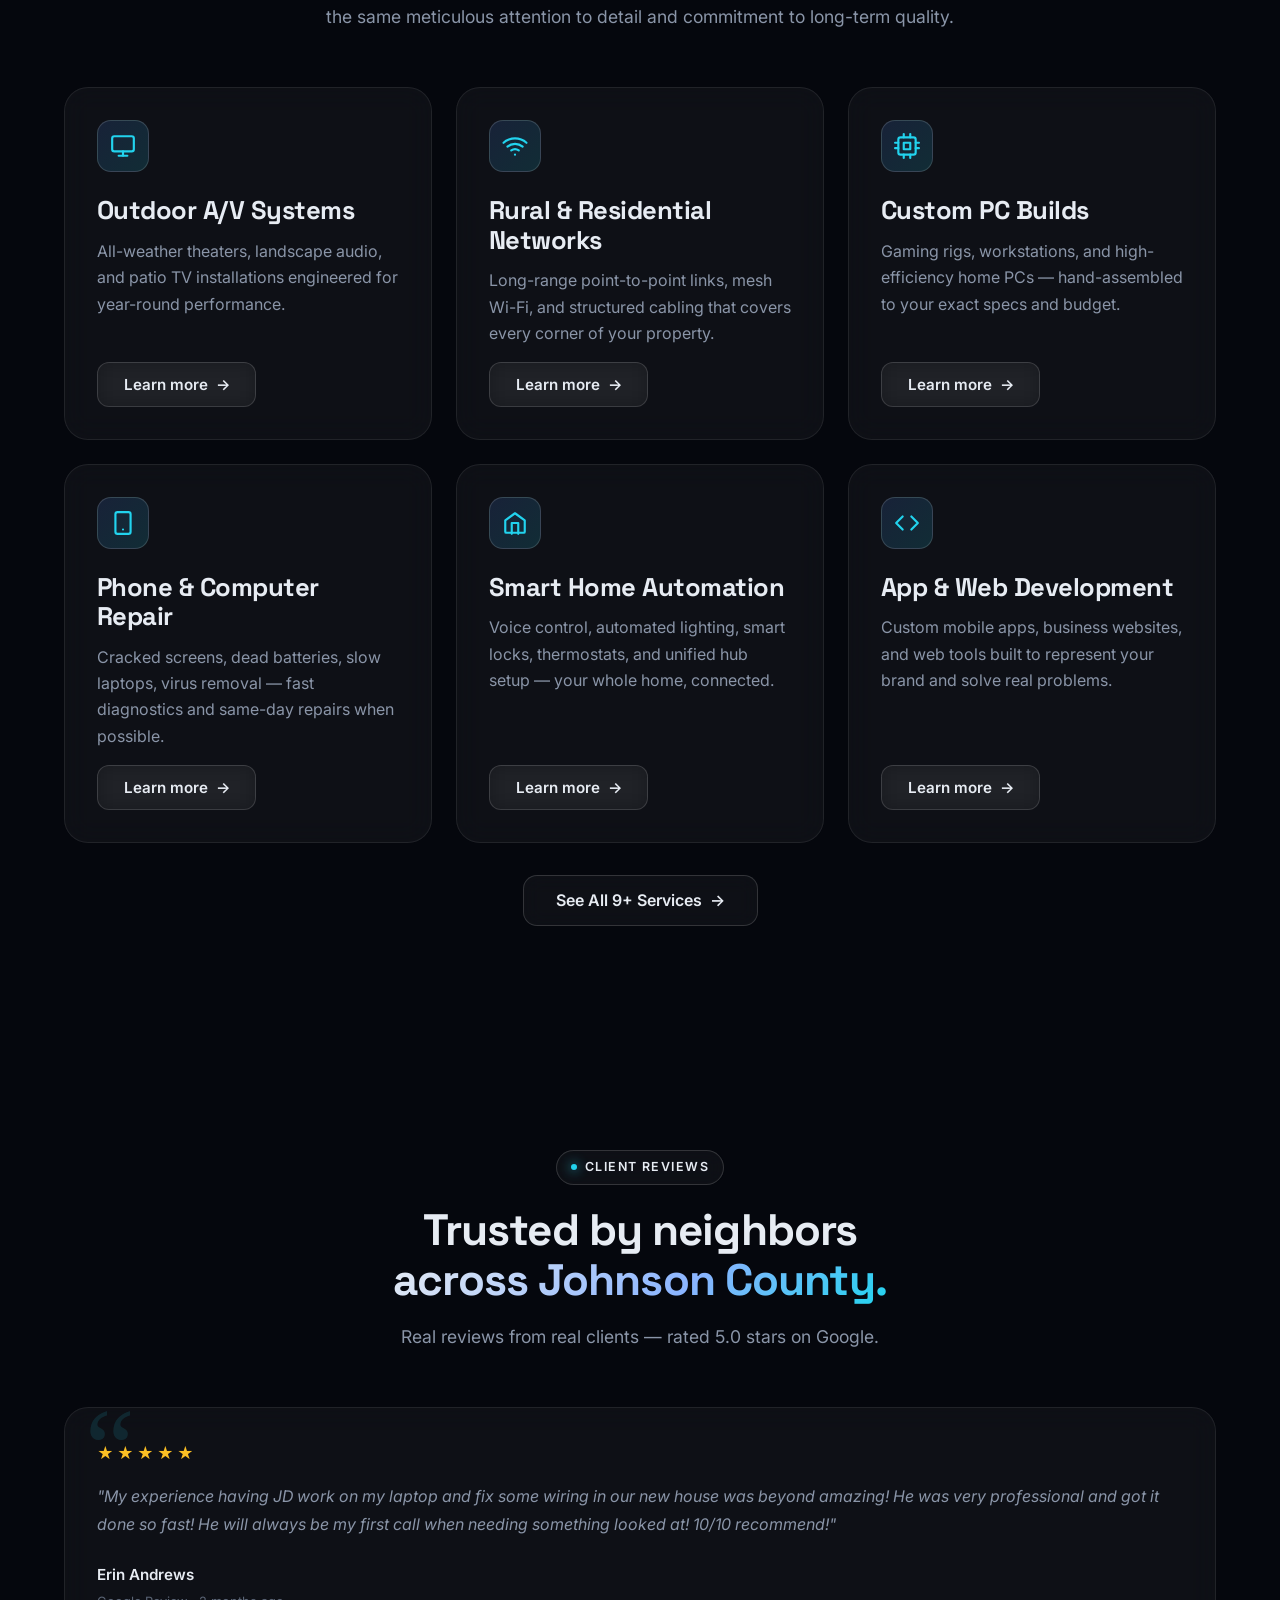
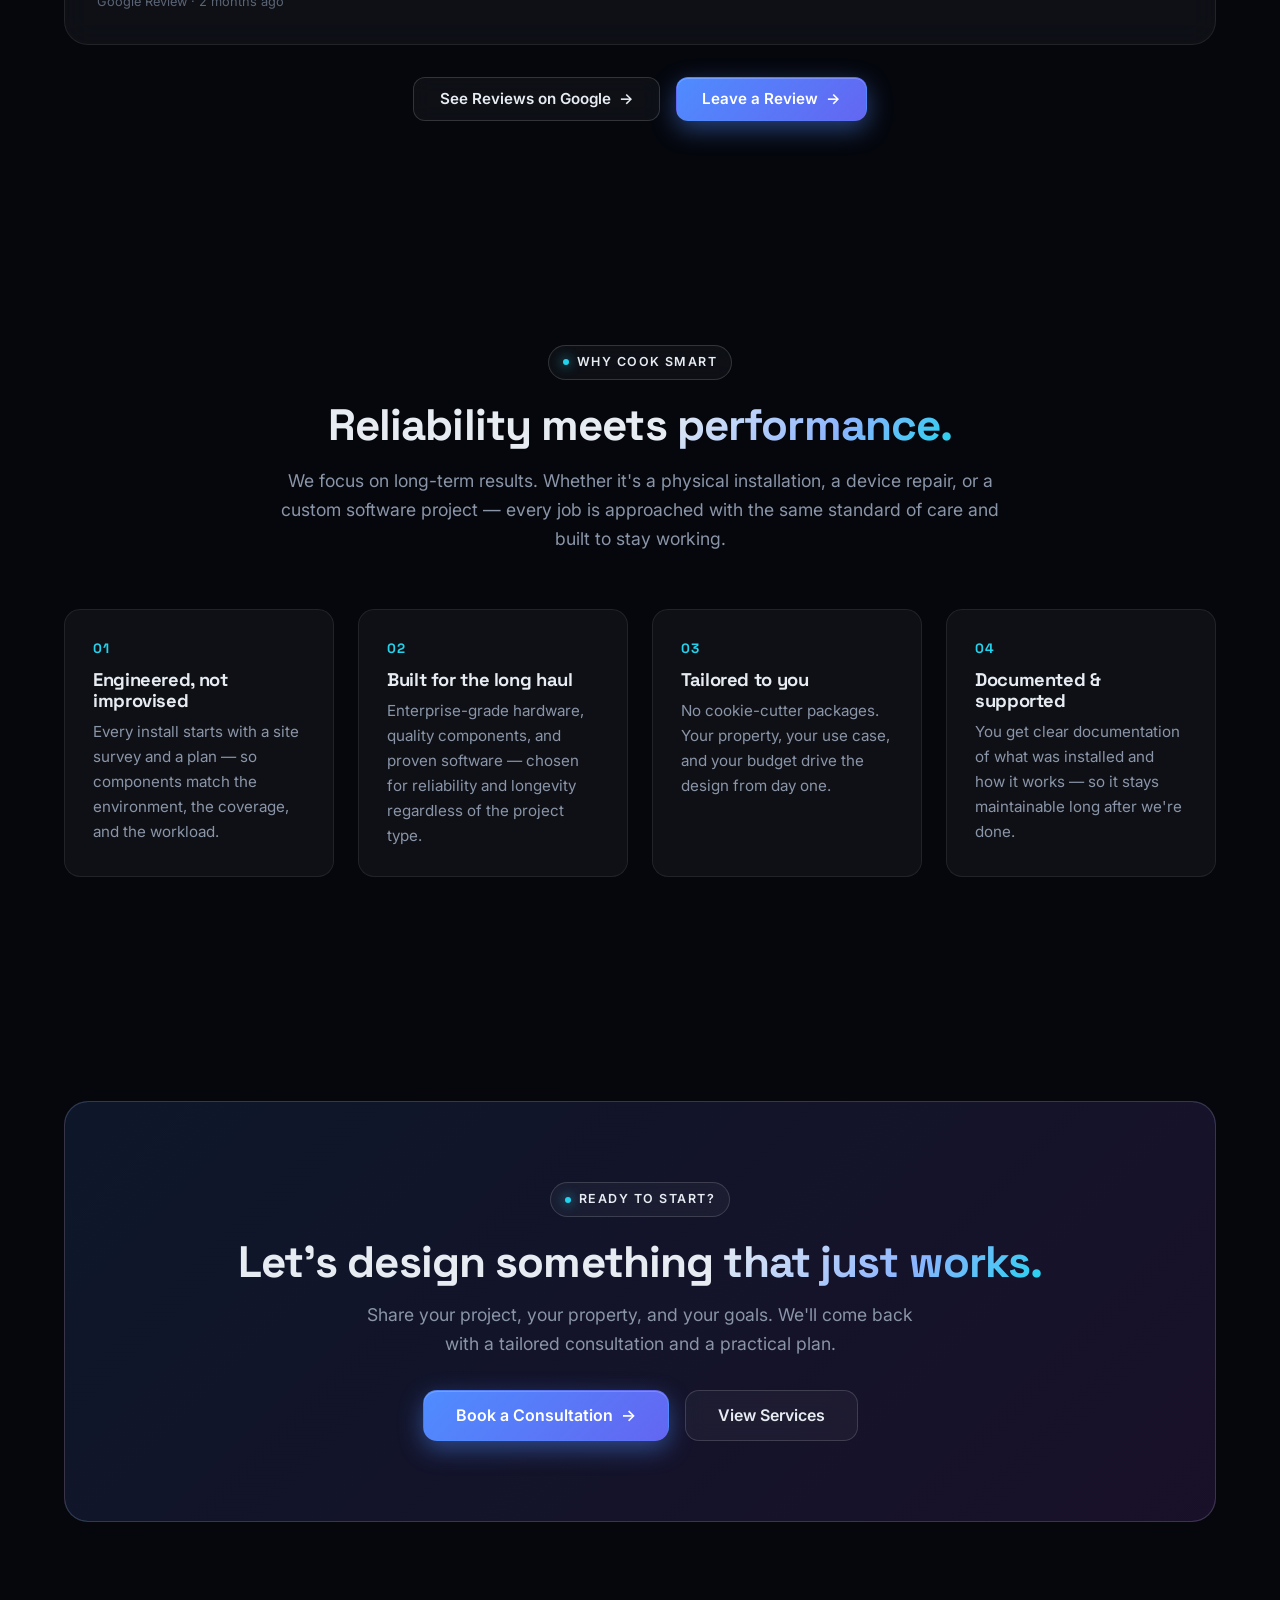
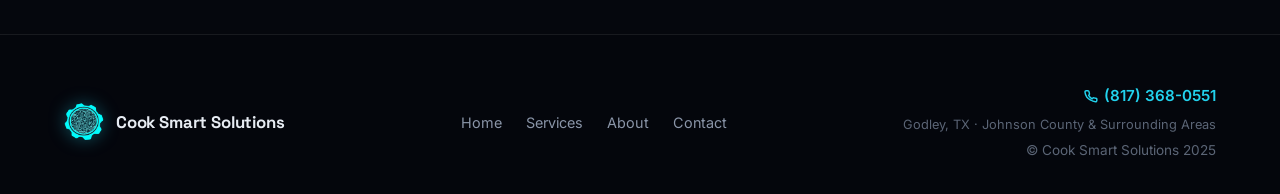
==== commit fa772e75: "Add business info, testimonials, service area, and phone number - Add phone (817) 368-0551 to all fo" ====
--- a/index.html
+++ b/index.html
@@ -48,7 +48,7 @@
         <div class="hero-orb o3"></div>
         <div class="container-x">
             <div class="reveal">
-                <span class="eyebrow">Residential · Rural · Commercial</span>
+                <span class="eyebrow">Godley, TX · Johnson County & Surrounding Areas</span>
             </div>
             <h1 class="reveal" data-delay="100">
                 Your one call for<br><span class="gradient-text">anything tech.</span>
@@ -153,6 +153,31 @@
 
             <div style="text-align:center; margin-top: 2rem;" class="reveal">
                 <a href="services.html" class="btn btn-ghost btn-lg">See All 9+ Services <span class="arrow">→</span></a>
+            </div>
+        </div>
+    </section>
+
+    <!-- TESTIMONIALS -->
+    <section class="section">
+        <div class="container-x">
+            <div class="section-head reveal">
+                <span class="eyebrow">Client Reviews</span>
+                <h2>Trusted by neighbors <span class="gradient-text">across Johnson County.</span></h2>
+                <p>Real reviews from real clients — rated 5.0 stars on Google.</p>
+            </div>
+
+            <div class="testimonials-grid">
+                <div class="testimonial-card reveal">
+                    <div class="testimonial-stars">★★★★★</div>
+                    <p class="testimonial-text">"My experience having JD work on my laptop and fix some wiring in our new house was beyond amazing! He was very professional and got it done so fast! He will always be my first call when needing something looked at! 10/10 recommend!"</p>
+                    <p class="testimonial-author-name">Erin Andrews</p>
+                    <p class="testimonial-author-meta">Google Review · 2 months ago</p>
+                </div>
+            </div>
+
+            <div class="review-actions reveal">
+                <a href="https://maps.app.goo.gl/nfXQU9orcfnaa6k79" target="_blank" rel="noopener" class="btn btn-ghost">See Reviews on Google <span class="arrow">→</span></a>
+                <a href="https://maps.app.goo.gl/nfXQU9orcfnaa6k79" target="_blank" rel="noopener" class="btn btn-primary">Leave a Review <span class="arrow">→</span></a>
             </div>
         </div>
     </section>
@@ -219,7 +244,14 @@
                 <li><a href="about.html">About</a></li>
                 <li><a href="contact.html">Contact</a></li>
             </ul>
-            <p class="footer-copy">© Cook Smart Solutions 2025</p>
+            <div style="text-align:right;">
+                <a href="tel:8173680551" class="footer-phone">
+                    <svg width="14" height="14" viewBox="0 0 24 24" fill="none" stroke="currentColor" stroke-width="2.5" stroke-linecap="round" stroke-linejoin="round"><path d="M22 16.92v3a2 2 0 0 1-2.18 2 19.79 19.79 0 0 1-8.63-3.07A19.5 19.5 0 0 1 4.69 13.6a19.79 19.79 0 0 1-3.07-8.67A2 2 0 0 1 3.6 3h3a2 2 0 0 1 2 1.72c.127.96.361 1.903.7 2.81a2 2 0 0 1-.45 2.11L7.91 10.91a16 16 0 0 0 6 6l1.27-1.27a2 2 0 0 1 2.11-.45c.907.339 1.85.573 2.81.7A2 2 0 0 1 22 16.92z"/></svg>
+                    (817) 368-0551
+                </a>
+                <p class="footer-area">Godley, TX · Johnson County & Surrounding Areas</p>
+                <p class="footer-copy" style="margin-top:0.25rem;">© Cook Smart Solutions 2025</p>
+            </div>
         </div>
     </footer>
 
--- a/css/styles.css
+++ b/css/styles.css
@@ -682,6 +682,63 @@
 .pillar h3 { font-size: 1.05rem; margin-bottom: 0.4rem; }
 .pillar p { margin: 0; font-size: 0.93rem; }
 
+/* ——— Testimonials ——— */
+.testimonials-grid {
+    display: grid;
+    grid-template-columns: repeat(auto-fit, minmax(320px, 1fr));
+    gap: 1.5rem;
+    margin-bottom: 2rem;
+}
+.testimonial-card {
+    padding: 2rem;
+    background: var(--surface);
+    border: 1px solid var(--border);
+    border-radius: var(--radius-lg);
+    backdrop-filter: blur(14px);
+    -webkit-backdrop-filter: blur(14px);
+    transition: all .3s ease;
+    position: relative;
+    overflow: hidden;
+}
+.testimonial-card::before {
+    content: "\201C";
+    position: absolute;
+    top: -1rem;
+    left: 1.25rem;
+    font-size: 7rem;
+    color: var(--accent-2);
+    opacity: 0.12;
+    font-family: Georgia, serif;
+    line-height: 1;
+    pointer-events: none;
+}
+.testimonial-card:hover { transform: translateY(-4px); border-color: var(--border-strong); }
+.testimonial-stars { color: #fbbf24; font-size: 1rem; letter-spacing: 3px; margin-bottom: 1rem; }
+.testimonial-text {
+    font-size: 1rem;
+    color: var(--text-muted);
+    line-height: 1.75;
+    margin-bottom: 1.5rem;
+    font-style: italic;
+    position: relative;
+    z-index: 1;
+}
+.testimonial-author-name { font-weight: 600; color: var(--text); font-size: 0.95rem; margin: 0 0 0.2rem; }
+.testimonial-author-meta { font-size: 0.8rem; color: var(--text-dim); margin: 0; }
+.review-actions { display: flex; gap: 1rem; justify-content: center; flex-wrap: wrap; }
+.footer-phone {
+    display: inline-flex;
+    align-items: center;
+    gap: 6px;
+    color: var(--accent-2);
+    font-weight: 600;
+    font-size: 0.95rem;
+    transition: color .2s ease;
+    text-decoration: none;
+}
+.footer-phone:hover { color: #67e8f9; }
+.footer-area { font-size: 0.8rem; color: var(--text-dim); margin: 0.25rem 0 0; }
+
 /* ——— Footer ——— */
 .footer {
     padding: 3rem 0 2rem;
